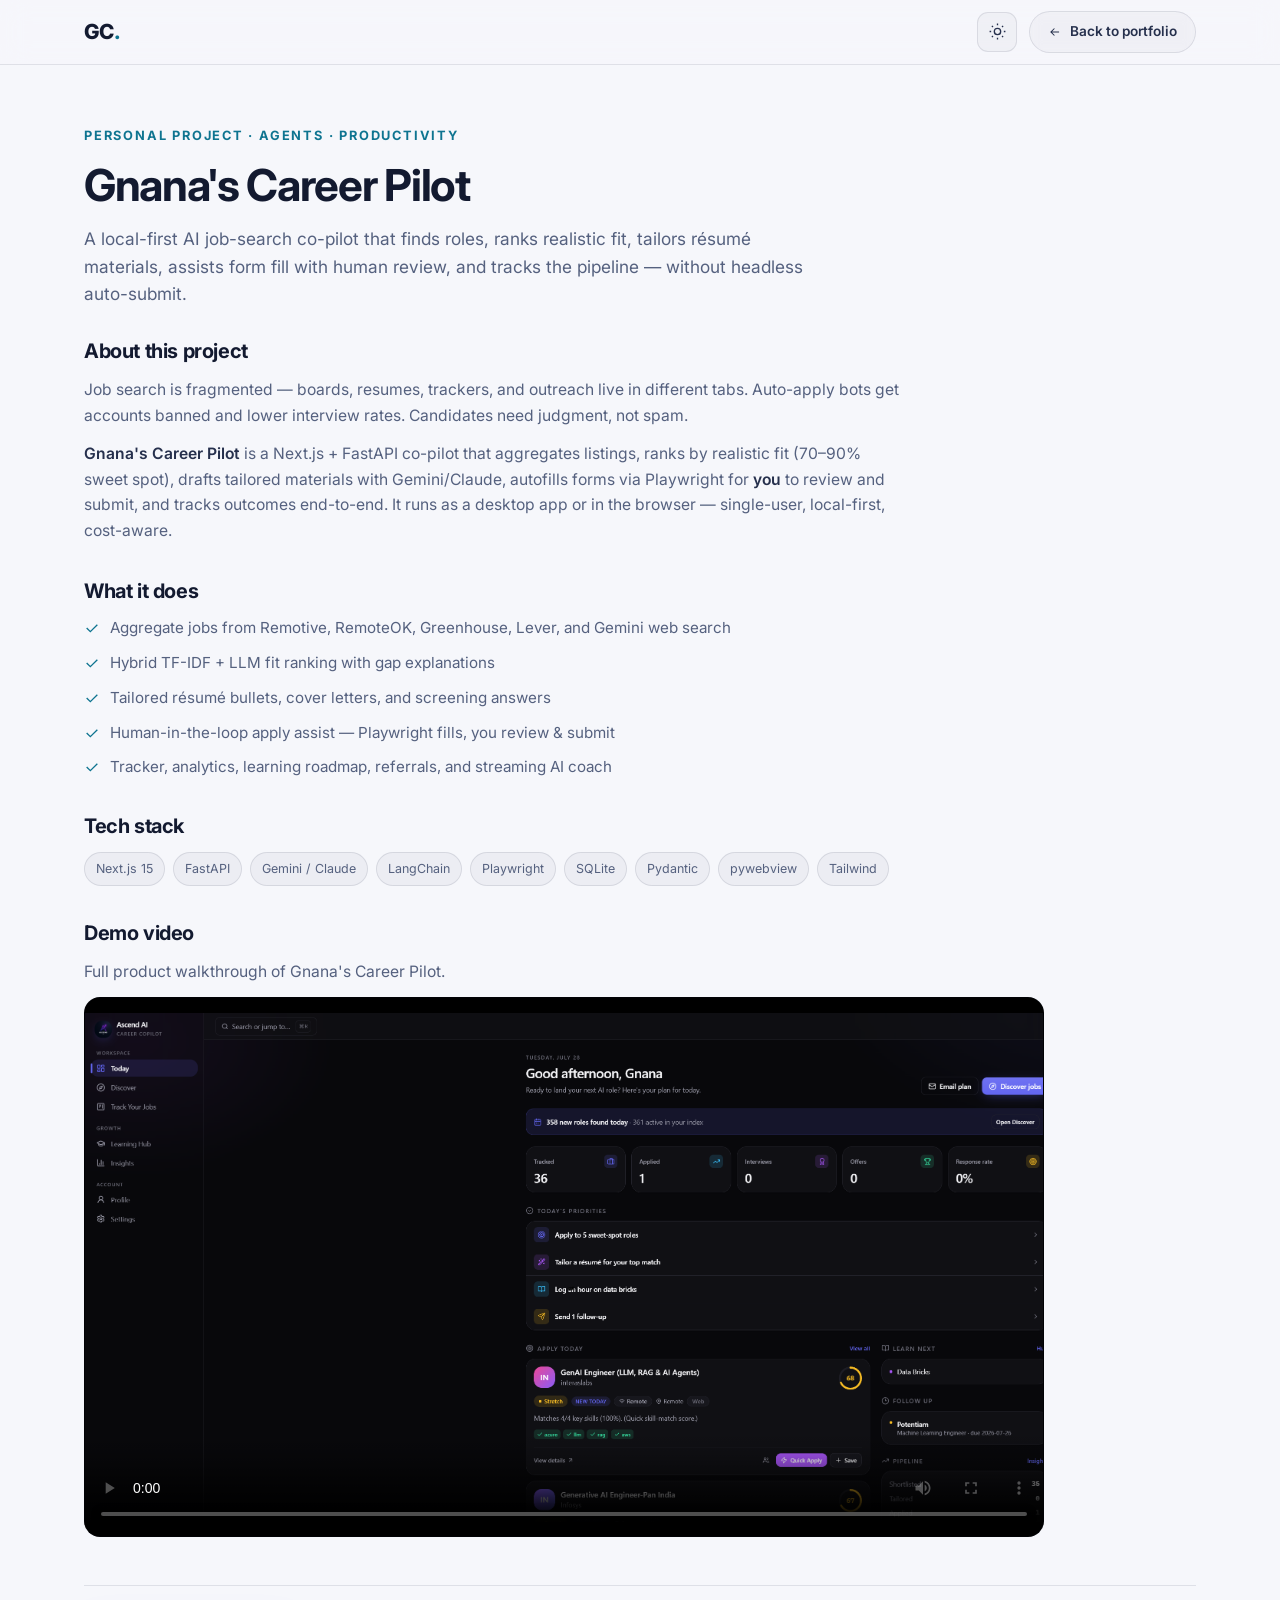
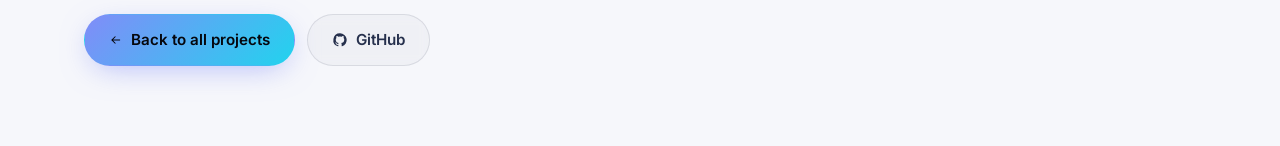
==== projects/career-pilot.html @ 053cad1a "projects added" ====
<!DOCTYPE html>
<html lang="en">
<head>
<meta charset="UTF-8" />
<meta name="viewport" content="width=device-width, initial-scale=1.0" />
<title>Gnana's Career Pilot — Project | Gnana Chaithanya</title>
<meta name="description" content="Gnana's Career Pilot — local-first AI job application assistant with fit ranking, résumé tailoring, and human-in-the-loop apply." />
<meta name="theme-color" content="#05070d" media="(prefers-color-scheme: dark)" />
<meta name="theme-color" content="#f6f7fb" media="(prefers-color-scheme: light)" />
<script>
  (function () {
    try {
      var saved = localStorage.getItem("theme");
      var theme = saved || (window.matchMedia("(prefers-color-scheme: light)").matches ? "light" : "dark");
      document.documentElement.setAttribute("data-theme", theme);
    } catch (e) {
      document.documentElement.setAttribute("data-theme", "dark");
    }
  })();
</script>
<link rel="preconnect" href="https://fonts.googleapis.com">
<link rel="preconnect" href="https://fonts.gstatic.com" crossorigin>
<link href="https://fonts.googleapis.com/css2?family=Inter:wght@400;500;600;700;800&family=JetBrains+Mono:wght@400;500&display=swap" rel="stylesheet">
<link rel="stylesheet" href="../css/style.css?v=9" />
</head>
<body class="project-page">

<svg style="display:none">
  <symbol id="icon-arrow" viewBox="0 0 24 24" fill="none" stroke="currentColor" stroke-width="1.8"><path d="M5 12h14M13 6l6 6-6 6"/></symbol>
  <symbol id="icon-check" viewBox="0 0 24 24" fill="none" stroke="currentColor" stroke-width="2"><path d="m4 12 5.5 5.5L20 7"/></symbol>
  <symbol id="icon-sun" viewBox="0 0 24 24" fill="none" stroke="currentColor" stroke-width="1.7"><circle cx="12" cy="12" r="4"/><path d="M12 2v2M12 20v2M4.9 4.9l1.4 1.4M17.7 17.7l1.4 1.4M2 12h2M20 12h2M4.9 19.1l1.4-1.4M17.7 6.3l1.4-1.4"/></symbol>
  <symbol id="icon-moon" viewBox="0 0 24 24" fill="none" stroke="currentColor" stroke-width="1.7"><path d="M20 14.5A8 8 0 1 1 9.5 4a6.5 6.5 0 0 0 10.5 10.5Z"/></symbol>
  <symbol id="icon-github" viewBox="0 0 24 24" fill="currentColor" stroke="none"><path d="M12 2a10 10 0 0 0-3.16 19.49c.5.09.68-.22.68-.48v-1.7c-2.78.6-3.37-1.34-3.37-1.34-.46-1.15-1.11-1.46-1.11-1.46-.9-.62.07-.6.07-.6 1 .07 1.53 1.03 1.53 1.03.9 1.52 2.34 1.08 2.91.83.09-.65.35-1.08.63-1.33-2.22-.25-4.56-1.11-4.56-4.94 0-1.09.39-1.98 1.03-2.68-.1-.25-.45-1.27.1-2.65 0 0 .84-.27 2.75 1.02a9.6 9.6 0 0 1 5 0c1.91-1.3 2.75-1.02 2.75-1.02.55 1.38.2 2.4.1 2.65.64.7 1.03 1.59 1.03 2.68 0 3.84-2.34 4.68-4.57 4.93.36.31.68.92.68 1.85v2.75c0 .26.18.58.69.48A10 10 0 0 0 12 2Z"/></symbol>
</svg>

<header class="nav is-scrolled" id="nav">
  <div class="container nav__inner">
    <a href="../index.html" class="nav__brand">GC<span>.</span></a>
    <div class="nav__actions">
      <button class="theme-toggle" id="themeToggle" aria-label="Toggle light / dark theme">
        <svg class="icon-sun" width="19" height="19"><use href="#icon-sun"/></svg>
        <svg class="icon-moon" width="18" height="18"><use href="#icon-moon"/></svg>
      </button>
      <a href="../index.html#projects" class="btn btn--sm btn--ghost">
        <svg width="14" height="14" style="transform:rotate(180deg)"><use href="#icon-arrow"/></svg>
        Back to portfolio
      </a>
    </div>
  </div>
</header>

<main class="project-detail">
  <div class="container">
    <p class="section__eyebrow">Personal project · Agents · Productivity</p>
    <h1 class="project-detail__title">Gnana's Career Pilot</h1>
    <p class="project-detail__lede">
      A local-first AI job-search co-pilot that finds roles, ranks realistic fit, tailors résumé materials,
      assists form fill with human review, and tracks the pipeline — without headless auto-submit.
    </p>

    <section class="project-detail__section">
      <h2>About this project</h2>
      <p>
        Job search is fragmented — boards, resumes, trackers, and outreach live in different tabs.
        Auto-apply bots get accounts banned and lower interview rates. Candidates need judgment, not spam.
      </p>
      <p>
        <strong>Gnana's Career Pilot</strong> is a Next.js + FastAPI co-pilot that aggregates listings, ranks by
        realistic fit (70–90% sweet spot), drafts tailored materials with Gemini/Claude, autofills forms via
        Playwright for <strong>you</strong> to review and submit, and tracks outcomes end-to-end. It runs as a
        desktop app or in the browser — single-user, local-first, cost-aware.
      </p>
    </section>

    <section class="project-detail__section">
      <h2>What it does</h2>
      <ul class="project-detail__list">
        <li><svg width="16" height="16"><use href="#icon-check"/></svg> Aggregate jobs from Remotive, RemoteOK, Greenhouse, Lever, and Gemini web search</li>
        <li><svg width="16" height="16"><use href="#icon-check"/></svg> Hybrid TF-IDF + LLM fit ranking with gap explanations</li>
        <li><svg width="16" height="16"><use href="#icon-check"/></svg> Tailored résumé bullets, cover letters, and screening answers</li>
        <li><svg width="16" height="16"><use href="#icon-check"/></svg> Human-in-the-loop apply assist — Playwright fills, you review &amp; submit</li>
        <li><svg width="16" height="16"><use href="#icon-check"/></svg> Tracker, analytics, learning roadmap, referrals, and streaming AI coach</li>
      </ul>
    </section>

    <section class="project-detail__section">
      <h2>Tech stack</h2>
      <div class="tags">
        <span>Next.js 15</span>
        <span>FastAPI</span>
        <span>Gemini / Claude</span>
        <span>LangChain</span>
        <span>Playwright</span>
        <span>SQLite</span>
        <span>Pydantic</span>
        <span>pywebview</span>
        <span>Tailwind</span>
      </div>
    </section>

    <section class="project-detail__section project-detail__video-block">
      <h2>Demo video</h2>
      <p>Full product walkthrough of Gnana's Career Pilot.</p>
      <div class="project-detail__video">
        <video controls playsinline preload="metadata" poster="../assets/projects/career-pilot/01-today-copilot.png">
          <source src="../assets/projects/career-pilot/demo.mp4" type="video/mp4" />
        </video>
      </div>
    </section>

    <div class="project-detail__footer">
      <a href="../index.html#projects" class="btn btn--primary">
        <svg width="14" height="14" style="transform:rotate(180deg)"><use href="#icon-arrow"/></svg>
        Back to all projects
      </a>
      <a href="https://github.com/Chaithanya1335" class="btn btn--ghost" target="_blank" rel="noopener">
        <svg width="16" height="16"><use href="#icon-github"/></svg> GitHub
      </a>
    </div>
  </div>
</main>

<script src="../js/project-page.js?v=1"></script>
</body>
</html>
---- css/style.css ----
/* ===================== Design tokens ===================== */
:root {
  color-scheme: dark;

  /* Brand (shared across themes) */
  --brand-1: #818cf8;
  --brand-2: #22d3ee;
  --brand-3: #f472b6;
  --gradient: linear-gradient(135deg, #818cf8 0%, #22d3ee 100%);
  --ink-on-accent: #05070d;

  /* Surfaces & text (dark = default) */
  --bg: #05070d;
  --bg-alt: #0a0e1a;
  --surface: rgba(255, 255, 255, 0.045);
  --surface-2: rgba(255, 255, 255, 0.02);
  --surface-hover: rgba(255, 255, 255, 0.08);
  --border: rgba(255, 255, 255, 0.09);
  --border-strong: rgba(255, 255, 255, 0.18);
  --heading: #f5f6fa;
  --text: #e8eaf2;
  --text-dim: #97a0b8;
  --text-faint: #626b85;

  --accent: #a5b4fc;
  --accent-2: #22d3ee;
  --accent-3: #f472b6;
  --gradient-text: linear-gradient(135deg, #a5b4fc 0%, #67e8f9 100%);

  /* Effects */
  --dot-color: rgba(255, 255, 255, 0.035);
  --glow-1: #6366f1;
  --glow-2: #06b6d4;
  --glow-opacity-1: 0.35;
  --glow-opacity-2: 0.25;
  --grid-line: rgba(255, 255, 255, 0.028);
  --nav-bg: rgba(5, 7, 13, 0.72);
  --card-hover-bg: rgba(255, 255, 255, 0.06);
  --chip-bg: rgba(255, 255, 255, 0.05);
  --shadow-glow: 0 0 60px rgba(129, 140, 248, 0.15);
  --shadow-card: 0 22px 50px -30px rgba(0, 0, 0, 0.8);

  /* Scale */
  --radius-sm: 10px;
  --radius-md: 16px;
  --radius-lg: 24px;
  --maxw: 1160px;
  --nav-h: 74px;
  --section-pad: 110px;
  --focus-ring: 0 0 0 3px rgba(129, 140, 248, 0.55);
}

:root[data-theme="light"] {
  color-scheme: light;

  --bg: #f6f7fb;
  --bg-alt: #eef1f8;
  --surface: rgba(15, 23, 55, 0.028);
  --surface-2: rgba(15, 23, 55, 0.015);
  --surface-hover: rgba(15, 23, 55, 0.055);
  --border: rgba(15, 23, 55, 0.10);
  --border-strong: rgba(15, 23, 55, 0.22);
  --heading: #131a30;
  --text: #26304d;
  --text-dim: #55617f;
  --text-faint: #8891a8;

  --accent: #4f46e5;
  --accent-2: #0e7490;
  --accent-3: #db2777;
  --gradient-text: linear-gradient(135deg, #4f46e5 0%, #0891b2 100%);

  --dot-color: rgba(15, 23, 55, 0.05);
  --glow-1: #a5b4fc;
  --glow-2: #67e8f9;
  --glow-opacity-1: 0.4;
  --glow-opacity-2: 0.32;
  --grid-line: rgba(15, 23, 55, 0.04);
  --nav-bg: rgba(246, 247, 251, 0.78);
  --card-hover-bg: #ffffff;
  --chip-bg: rgba(15, 23, 55, 0.04);
  --shadow-glow: 0 20px 60px -30px rgba(79, 70, 229, 0.35);
  --shadow-card: 0 20px 45px -28px rgba(31, 41, 84, 0.28);
  --focus-ring: 0 0 0 3px rgba(79, 70, 229, 0.4);
}

* { box-sizing: border-box; }
html { scroll-behavior: smooth; }

body {
  margin: 0;
  background: var(--bg);
  color: var(--text);
  font-family: "Inter", -apple-system, BlinkMacSystemFont, "Segoe UI", sans-serif;
  line-height: 1.6;
  -webkit-font-smoothing: antialiased;
  overflow-x: hidden;
  transition: background 0.35s ease, color 0.35s ease;
}

h1, h2, h3, h4 { font-weight: 700; line-height: 1.15; margin: 0 0 0.5em; letter-spacing: -0.02em; color: var(--heading); }
p { margin: 0 0 1em; color: var(--text-dim); }
a { color: inherit; text-decoration: none; }
img { max-width: 100%; display: block; }
ul { list-style: none; margin: 0; padding: 0; }
button { font-family: inherit; cursor: pointer; }
strong { color: var(--text); font-weight: 600; }

:focus-visible {
  outline: none;
  box-shadow: var(--focus-ring);
  border-radius: 6px;
}

.container { max-width: var(--maxw); margin: 0 auto; padding: 0 24px; }

/* Skip link */
.skip-link {
  position: absolute; left: 16px; top: -60px; z-index: 200;
  background: var(--gradient); color: var(--ink-on-accent);
  padding: 10px 18px; border-radius: 999px; font-weight: 700; font-size: 0.85rem;
  transition: top 0.2s ease;
}
.skip-link:focus { top: 14px; }

.noise-overlay {
  position: fixed; inset: 0; pointer-events: none; z-index: 1;
  background-image: radial-gradient(circle at 1px 1px, var(--dot-color) 1px, transparent 0);
  background-size: 26px 26px;
  mask-image: radial-gradient(ellipse 80% 60% at 50% 0%, black 40%, transparent 90%);
}

.text-gradient {
  background: var(--gradient-text);
  -webkit-background-clip: text;
  background-clip: text;
  color: transparent;
}

/* ===================== Scroll progress ===================== */
.scroll-progress {
  position: fixed; top: 0; left: 0; right: 0; z-index: 120;
  height: 3px; transform-origin: 0 50%; transform: scaleX(0);
  background: var(--gradient);
  will-change: transform;
}

/* ===================== Buttons ===================== */
.btn {
  display: inline-flex; align-items: center; gap: 8px;
  padding: 13px 24px;
  border-radius: 999px;
  font-weight: 600;
  font-size: 0.95rem;
  border: 1px solid transparent;
  transition: transform 0.2s ease, box-shadow 0.2s ease, background 0.2s ease, border-color 0.2s ease;
  white-space: nowrap;
}
.btn--primary {
  background: var(--gradient);
  color: var(--ink-on-accent);
  box-shadow: 0 8px 30px -8px rgba(129, 140, 248, 0.6);
}
.btn--primary:hover { transform: translateY(-2px); box-shadow: 0 12px 34px -6px rgba(129, 140, 248, 0.75); }
.btn--ghost {
  background: var(--surface);
  border-color: var(--border);
  color: var(--text);
  backdrop-filter: blur(6px);
}
.btn--ghost:hover { background: var(--surface-hover); border-color: var(--border-strong); transform: translateY(-2px); }
.btn--sm { padding: 9px 18px; font-size: 0.85rem; }
.btn--lg { padding: 16px 30px; font-size: 1rem; }

/* ===================== Nav ===================== */
.nav {
  position: fixed; top: 0; left: 0; right: 0; z-index: 100;
  padding: 18px 0;
  transition: background 0.3s ease, border-color 0.3s ease, padding 0.3s ease;
  border-bottom: 1px solid transparent;
}
.nav.is-scrolled {
  background: var(--nav-bg);
  backdrop-filter: blur(14px);
  border-bottom-color: var(--border);
  padding: 11px 0;
}
.nav__inner { display: flex; align-items: center; justify-content: space-between; gap: 18px; }
.nav__brand { font-weight: 800; font-size: 1.3rem; letter-spacing: -0.03em; color: var(--heading); }
.nav__brand span { color: var(--accent-2); }
.nav__links { display: flex; gap: 30px; }
.nav__links a {
  font-size: 0.92rem; font-weight: 500; color: var(--text-dim);
  transition: color 0.2s; position: relative; padding: 4px 0;
}
.nav__links a::after {
  content: ""; position: absolute; left: 0; right: 0; bottom: -3px; height: 2px;
  background: var(--gradient); border-radius: 2px;
  transform: scaleX(0); transform-origin: 0 50%; transition: transform 0.25s ease;
}
.nav__links a:hover { color: var(--text); }
.nav__links a.is-active { color: var(--heading); }
.nav__links a.is-active::after { transform: scaleX(1); }
.nav__actions { display: flex; align-items: center; gap: 12px; }
.theme-toggle {
  width: 40px; height: 40px; border-radius: 11px; flex-shrink: 0;
  display: inline-flex; align-items: center; justify-content: center;
  background: var(--surface); border: 1px solid var(--border); color: var(--text);
  transition: color 0.2s, border-color 0.2s, background 0.2s, transform 0.2s;
}
.theme-toggle:hover { color: var(--accent-2); border-color: var(--border-strong); transform: translateY(-1px); }
.theme-toggle .icon-sun { display: none; }
.theme-toggle .icon-moon { display: block; }
:root[data-theme="light"] .theme-toggle .icon-sun { display: block; }
:root[data-theme="light"] .theme-toggle .icon-moon { display: none; }
.nav__toggle {
  display: none; background: var(--surface); border: 1px solid var(--border);
  color: var(--text); width: 40px; height: 40px; border-radius: 11px;
  align-items: center; justify-content: center;
}

/* ===================== Hero ===================== */
.hero {
  position: relative;
  padding: calc(var(--nav-h) + 94px) 0 96px;
  overflow: hidden;
}
.hero__bg-grid {
  position: absolute; inset: 0; z-index: 0; pointer-events: none;
  background-image:
    linear-gradient(var(--grid-line) 1px, transparent 1px),
    linear-gradient(90deg, var(--grid-line) 1px, transparent 1px);
  background-size: 54px 54px;
  mask-image: radial-gradient(ellipse 75% 65% at 50% 30%, black 0%, transparent 78%);
  -webkit-mask-image: radial-gradient(ellipse 75% 65% at 50% 30%, black 0%, transparent 78%);
}
.hero__glow {
  position: absolute; border-radius: 50%; filter: blur(90px); z-index: 0;
}
.hero__glow--1 { width: 480px; height: 480px; background: var(--glow-1); opacity: var(--glow-opacity-1); top: -180px; left: -140px; }
.hero__glow--2 { width: 420px; height: 420px; background: var(--glow-2); opacity: var(--glow-opacity-2); bottom: -160px; right: -120px; }
.hero__inner {
  position: relative; z-index: 2;
  display: grid; grid-template-columns: 1.15fr 0.85fr; gap: 56px; align-items: center;
}
.eyebrow {
  display: inline-flex; align-items: center; gap: 8px;
  font-size: 0.82rem; font-weight: 600; color: var(--accent-2);
  background: color-mix(in srgb, var(--accent-2) 10%, transparent);
  border: 1px solid color-mix(in srgb, var(--accent-2) 30%, transparent);
  padding: 7px 14px; border-radius: 999px; margin-bottom: 22px;
}
.dot-live { width: 7px; height: 7px; border-radius: 50%; background: #34d399; box-shadow: 0 0 0 0 rgba(52,211,153,.6); animation: pulse 2s infinite; }
@keyframes pulse {
  0% { box-shadow: 0 0 0 0 rgba(52,211,153,.55); }
  70% { box-shadow: 0 0 0 8px rgba(52,211,153,0); }
  100% { box-shadow: 0 0 0 0 rgba(52,211,153,0); }
}
.hero h1 { font-size: clamp(2.1rem, 4vw, 3.35rem); margin-bottom: 22px; }
.hero__lede { font-size: 1.08rem; max-width: 560px; margin-bottom: 34px; }
.hero__cta { display: flex; gap: 14px; flex-wrap: wrap; margin-bottom: 46px; }
.hero__stats { display: flex; gap: 34px; flex-wrap: wrap; }
.hero__stats div { display: flex; flex-direction: column; }
.hero__stats strong { font-size: 1.6rem; color: var(--heading); letter-spacing: -0.02em; }
.hero__stats span { font-size: 0.82rem; color: var(--text-faint); max-width: 130px; }

/* Count-up figures: tabular numerals keep width stable while animating */
.hero__stats strong[data-count],
.case-card__stats strong[data-count],
.featured__stats strong[data-count] { font-variant-numeric: tabular-nums; font-feature-settings: "tnum"; }

.hero__media { display: flex; justify-content: center; }
.hero__photo-wrap {
  position: relative;
  width: min(360px, 80vw);
  padding: 6px;
  border-radius: 50%;
  background: linear-gradient(145deg, rgba(129,140,248,0.55), rgba(34,211,238,0.35), rgba(244,114,182,0.25));
  box-shadow: var(--shadow-glow), 0 36px 70px -24px rgba(0,0,0,0.55);
}
.hero__photo-wrap::before {
  content: "";
  position: absolute; inset: 6px; border-radius: 50%;
  background: var(--bg);
  z-index: 0;
}
.hero__photo {
  position: relative; z-index: 1;
  width: 100%; aspect-ratio: 1/1; object-fit: cover; object-position: center 18%;
  border-radius: 50%;
  border: 3px solid var(--bg);
  display: block;
  filter: saturate(0.98) contrast(1.02);
}
.badge-float {
  position: absolute; z-index: 2; font-size: 0.78rem; font-weight: 600; color: var(--text);
  background: var(--bg-alt); border: 1px solid var(--border);
  padding: 8px 13px; border-radius: 999px; backdrop-filter: blur(8px);
  animation: float 5s ease-in-out infinite;
  box-shadow: 0 12px 26px -12px rgba(15, 23, 55, 0.4);
}
.badge-float--1 { top: 2%; left: -12%; animation-delay: 0s; }
.badge-float--2 { top: 34%; right: -18%; animation-delay: 0.9s; }
.badge-float--3 { bottom: 14%; right: -10%; animation-delay: 1.8s; }
.badge-float--4 { bottom: -4%; left: 2%; animation-delay: 2.7s; }
@keyframes float { 0%,100% { transform: translateY(0); } 50% { transform: translateY(-10px); } }

/* ===================== Stack strip ===================== */
.strip { padding: 30px 0; border-top: 1px solid var(--border); border-bottom: 1px solid var(--border); }
.strip__label { text-align: center; font-size: 0.78rem; text-transform: uppercase; letter-spacing: 0.1em; color: var(--text-faint); margin-bottom: 18px; }
.strip__row { display: flex; flex-wrap: wrap; justify-content: center; gap: 12px 28px; }
.strip__row span { font-size: 0.88rem; color: var(--text-dim); font-family: "JetBrains Mono", monospace; }

/* ===================== Sections ===================== */
.section { padding: var(--section-pad) 0; position: relative; scroll-margin-top: var(--nav-h); }
.section--alt { background: linear-gradient(180deg, transparent, color-mix(in srgb, var(--brand-1) 5%, transparent), transparent); }
.section__eyebrow {
  display: inline-flex; align-items: center; gap: 10px;
  font-size: 0.8rem; font-weight: 700; text-transform: uppercase; letter-spacing: 0.14em;
  color: var(--accent-2); margin-bottom: 14px;
}
.section__eyebrow[data-num]::before {
  content: attr(data-num);
  font-family: "JetBrains Mono", monospace; font-weight: 500; letter-spacing: 0;
  color: var(--accent); padding-right: 10px; border-right: 1px solid var(--border-strong);
}
.section__title { font-size: clamp(1.7rem, 3vw, 2.3rem); color: var(--heading); max-width: 720px; }
.section__subtitle { max-width: 620px; font-size: 1.02rem; margin-top: 10px; }

/* ===================== About ===================== */
.about__grid { display: grid; grid-template-columns: 0.9fr 1.4fr; gap: 60px; }
.about__points { display: flex; flex-direction: column; gap: 14px; margin-top: 22px; }
.about__points li { display: flex; align-items: flex-start; gap: 10px; color: var(--text); font-size: 0.96rem; }
.about__points svg { flex-shrink: 0; margin-top: 2px; color: var(--accent-2); }

/* ===================== Skills ===================== */
.skills__grid { display: grid; grid-template-columns: repeat(3, 1fr); gap: 20px; margin-top: 48px; }
.skill-card {
  background: var(--surface); border: 1px solid var(--border); border-radius: var(--radius-md);
  padding: 26px; transition: transform 0.25s ease, border-color 0.25s ease, background 0.25s ease, box-shadow 0.25s ease;
}
.skill-card:hover { transform: translateY(-4px); border-color: color-mix(in srgb, var(--brand-1) 45%, transparent); background: var(--card-hover-bg); box-shadow: var(--shadow-card); }
.skill-card__icon {
  width: 44px; height: 44px; border-radius: 12px; display: flex; align-items: center; justify-content: center;
  background: var(--gradient); color: var(--ink-on-accent); margin-bottom: 16px;
}
.skill-card h3 { font-size: 1.05rem; margin-bottom: 14px; }
.tags { display: flex; flex-wrap: wrap; gap: 8px; }
.tags span {
  font-size: 0.78rem; padding: 6px 11px; border-radius: 999px;
  background: var(--chip-bg); border: 1px solid var(--border); color: var(--text-dim);
}
.skills__extra {
  display: grid; grid-template-columns: 1fr 1fr; gap: 24px; margin-top: 34px;
  padding-top: 34px; border-top: 1px solid var(--border);
}
.skills__extra h4 { color: var(--heading); font-size: 0.95rem; margin-bottom: 8px; }
.skills__extra p { font-size: 0.9rem; margin: 0; }

/* ===================== Services ===================== */
.services__grid { display: grid; grid-template-columns: repeat(3, 1fr); gap: 20px; margin-top: 48px; }
.service-card {
  background: linear-gradient(160deg, var(--surface), var(--surface-2));
  border: 1px solid var(--border); border-radius: var(--radius-md); padding: 28px;
  transition: transform 0.25s ease, border-color 0.25s, box-shadow 0.25s ease;
}
.service-card:hover { transform: translateY(-4px); border-color: color-mix(in srgb, var(--accent-2) 45%, transparent); box-shadow: var(--shadow-card); }
.service-card__icon {
  width: 46px; height: 46px; border-radius: 12px; display: flex; align-items: center; justify-content: center;
  background: color-mix(in srgb, var(--brand-1) 14%, transparent); color: var(--accent-2); margin-bottom: 18px;
  border: 1px solid color-mix(in srgb, var(--brand-1) 28%, transparent);
}
.service-card h3 { font-size: 1.08rem; margin-bottom: 10px; }
.service-card p { font-size: 0.92rem; margin: 0; }

/* ===================== Case studies ===================== */
.case-grid { display: grid; grid-template-columns: repeat(3, 1fr); gap: 20px; margin-top: 44px; }
.case-card {
  background: var(--surface); border: 1px solid var(--border); border-radius: var(--radius-md);
  padding: 28px; display: flex; flex-direction: column;
  transition: transform 0.25s ease, border-color 0.25s, box-shadow 0.25s ease;
}
.case-card:hover { transform: translateY(-4px); border-color: var(--border-strong); box-shadow: var(--shadow-card); }
.case-card__tag {
  font-size: 0.72rem; font-weight: 700; text-transform: uppercase; letter-spacing: 0.06em;
  color: var(--accent); margin-bottom: 14px;
}
.case-card h3 { font-size: 1.12rem; margin-bottom: 10px; }
.case-card p { font-size: 0.9rem; flex-grow: 1; }
.case-card__stats { display: flex; gap: 16px; padding-top: 18px; margin-top: 12px; border-top: 1px solid var(--border); }
.case-card__stats div { display: flex; flex-direction: column; }
.case-card__stats strong { color: var(--heading); font-size: 1.05rem; }
.case-card__stats span { font-size: 0.7rem; color: var(--text-faint); }

/* ===================== Featured project (Pathora) ===================== */
.featured {
  margin-top: 64px;
  padding: 36px;
  border-radius: var(--radius-lg);
  border: 1px solid color-mix(in srgb, var(--brand-1) 22%, transparent);
  background:
    radial-gradient(ellipse 80% 50% at 10% 0%, color-mix(in srgb, var(--brand-1) 12%, transparent), transparent 55%),
    radial-gradient(ellipse 60% 40% at 100% 100%, color-mix(in srgb, var(--accent-2) 9%, transparent), transparent 50%),
    var(--surface);
  box-shadow: var(--shadow-glow);
  scroll-margin-top: var(--nav-h);
}
.featured__header {
  display: flex; align-items: flex-start; justify-content: space-between; gap: 24px;
  margin-bottom: 28px; flex-wrap: wrap;
}
.featured__lede { max-width: 640px; margin-bottom: 0; }
.featured__links { display: flex; gap: 10px; flex-wrap: wrap; flex-shrink: 0; }

.featured__about {
  display: grid; grid-template-columns: 1fr 1.15fr; gap: 18px;
  margin-bottom: 28px;
}
.featured__about-card {
  background: var(--surface-2);
  border: 1px solid var(--border);
  border-radius: var(--radius-md);
  padding: 22px 24px;
}
.featured__about-card h3 {
  font-size: 0.78rem; text-transform: uppercase; letter-spacing: 0.08em;
  color: var(--accent-2); margin-bottom: 12px;
}
.featured__about-card p {
  font-size: 0.92rem; margin: 0 0 12px; color: var(--text-dim); line-height: 1.55;
}
.featured__about-card p:last-child { margin-bottom: 0; }
.featured__about-intro { margin-bottom: 14px !important; }
.featured__output-list {
  display: flex; flex-direction: column; gap: 12px;
}
.featured__output-list li {
  display: grid; grid-template-columns: 1fr; gap: 2px;
  padding-left: 14px; position: relative;
  font-size: 0.88rem; line-height: 1.4;
}
.featured__output-list li::before {
  content: ""; position: absolute; left: 0; top: 0.45em;
  width: 6px; height: 6px; border-radius: 50%;
  background: var(--gradient);
}
.featured__output-list strong {
  color: var(--heading); font-size: 0.9rem; font-weight: 600;
}
.featured__output-list span {
  color: var(--text-dim); font-size: 0.84rem;
}

.featured__media { margin-bottom: 28px; }
.featured__hero {
  position: relative;
  border-radius: var(--radius-md);
  overflow: hidden;
  border: 1px solid var(--border);
  background: var(--bg-alt);
  aspect-ratio: 16 / 9;
}
.featured__hero img,
.featured__video {
  width: 100%; height: 100%; object-fit: cover; object-position: top center;
  transition: opacity 0.25s ease;
}
.featured__video {
  position: absolute; inset: 0;
  display: block; background: #000; object-fit: contain;
}
.featured__hero img[data-main-img] {
  position: relative; z-index: 1;
}
.featured__hero[data-showing="video"] img[data-main-img] { display: none; }
.featured__hero[data-showing="video"] .featured__video { display: block !important; z-index: 2; }
.featured__hero[data-showing="image"] .featured__video,
.featured__video[hidden] { display: none !important; }
.featured__stage { position: absolute; inset: 0; }
.featured__stage[hidden] { display: none !important; }
.featured__stage.is-active { display: block; }
.featured__thumb-play {
  position: absolute; inset: 0; margin: auto;
  width: 28px; height: 28px; border-radius: 50%;
  display: flex; align-items: center; justify-content: center;
  background: rgba(5,7,13,0.72); color: #fff;
  border: 1px solid rgba(255,255,255,0.35);
  pointer-events: none;
}
.featured__thumb { position: relative; }
/* Diagrams / wide figures: show the whole thing on a clean matte instead of cropping */
.featured__hero--contain { background: #ffffff; }
.featured__hero--contain img { object-fit: contain; object-position: center; }
.featured__caption {
  position: absolute; left: 14px; bottom: 14px; z-index: 3;
  font-size: 0.75rem; font-weight: 600; letter-spacing: 0.02em;
  padding: 7px 12px; border-radius: 999px;
  background: var(--nav-bg); border: 1px solid var(--border);
  color: var(--text-dim); backdrop-filter: blur(8px); max-width: calc(100% - 28px);
}
.featured__thumbs {
  display: grid; grid-template-columns: repeat(8, 1fr); gap: 10px; margin-top: 12px;
}
.featured__thumb {
  padding: 0; border: 2px solid transparent; border-radius: 10px; overflow: hidden;
  background: var(--bg-alt); cursor: pointer; opacity: 0.65;
  transition: opacity 0.2s ease, border-color 0.2s ease, transform 0.2s ease;
  aspect-ratio: 16 / 10;
}
.featured__thumb img { width: 100%; height: 100%; object-fit: cover; object-position: top center; }
.featured__thumb:hover { opacity: 1; transform: translateY(-2px); }
.featured__thumb.is-active {
  opacity: 1; border-color: var(--accent-2);
  box-shadow: 0 0 0 1px color-mix(in srgb, var(--accent-2) 35%, transparent);
}

.featured__body {
  display: grid; grid-template-columns: 1fr 1fr; gap: 24px; margin-bottom: 24px;
}
.featured__body h3 {
  font-size: 0.78rem; text-transform: uppercase; letter-spacing: 0.08em;
  color: var(--accent-2); margin-bottom: 10px;
}
.featured__body p { font-size: 0.92rem; margin: 0; color: var(--text-dim); }

.featured__stats {
  display: grid; grid-template-columns: repeat(4, 1fr); gap: 14px;
  padding: 18px 0; margin-bottom: 18px;
  border-top: 1px solid var(--border); border-bottom: 1px solid var(--border);
}
.featured__stats div { display: flex; flex-direction: column; gap: 4px; }
.featured__stats strong {
  font-size: 1.05rem;
  background: var(--gradient-text); -webkit-background-clip: text; background-clip: text; color: transparent;
}
.featured__stats span { font-size: 0.75rem; color: var(--text-faint); }

.featured__highlights {
  display: grid; grid-template-columns: 1fr 1fr; gap: 10px 20px; margin-bottom: 22px;
}
.featured__highlights li {
  display: flex; align-items: flex-start; gap: 10px;
  font-size: 0.88rem; color: var(--text-dim); line-height: 1.45;
}
.featured__highlights svg { flex-shrink: 0; margin-top: 2px; color: var(--accent-2); }
.featured__highlights code {
  font-family: "JetBrains Mono", monospace; font-size: 0.8em;
  color: var(--accent); background: color-mix(in srgb, var(--brand-1) 12%, transparent);
  padding: 1px 6px; border-radius: 4px;
}
.featured__stack { margin-top: 4px; }

/* ===================== Projects organisation ===================== */
.projects-block { margin-top: 48px; }
.projects-block .case-grid { margin-top: 8px; }
.projects-block__head { margin-bottom: 22px; max-width: 720px; }
.projects-block__title {
  font-size: 1.05rem; margin: 0 0 8px;
  letter-spacing: -0.01em;
}
.projects-block__lede {
  margin: 0; font-size: 0.95rem; color: var(--text-dim);
}
.personal-nav {
  display: grid; grid-template-columns: repeat(3, 1fr); gap: 14px;
  margin: 8px 0 36px;
}
.personal-nav__link {
  display: flex; align-items: center; gap: 14px;
  padding: 16px 18px;
  border-radius: var(--radius-md);
  border: 1px solid var(--border);
  background: var(--surface);
  transition: transform 0.2s ease, border-color 0.2s ease, background 0.2s ease, box-shadow 0.2s ease;
}
.personal-nav__link:hover {
  transform: translateY(-3px);
  border-color: color-mix(in srgb, var(--accent-2) 45%, transparent);
  background: var(--card-hover-bg);
  box-shadow: var(--shadow-card);
}
.personal-nav__idx {
  font-family: "JetBrains Mono", monospace;
  font-size: 0.78rem; font-weight: 600;
  color: var(--accent-2);
  min-width: 1.6rem;
}
.personal-nav__link strong {
  display: block; font-size: 0.98rem; color: var(--heading); margin-bottom: 2px;
}
.personal-nav__link em {
  font-style: normal; font-size: 0.8rem; color: var(--text-faint);
}
.projects-more { margin-top: 4.5rem; }
.more-projects-head { margin-top: 4rem; }

/* Spotlight cards → open project pages */
.spotlight-grid {
  display: grid; grid-template-columns: repeat(3, 1fr); gap: 20px;
  margin: 8px 0 12px;
}
.spotlight-card {
  display: flex; flex-direction: column;
  border-radius: var(--radius-md);
  border: 1px solid var(--border);
  background: var(--surface);
  overflow: hidden;
  transition: transform 0.25s ease, border-color 0.25s ease, box-shadow 0.25s ease;
}
.spotlight-card:hover {
  transform: translateY(-4px);
  border-color: color-mix(in srgb, var(--accent-2) 40%, transparent);
  box-shadow: var(--shadow-card);
}
.spotlight-card__media {
  position: relative; aspect-ratio: 16 / 10; background: var(--bg-alt); overflow: hidden;
}
.spotlight-card__media img {
  width: 100%; height: 100%; object-fit: cover; object-position: top center;
  transition: transform 0.35s ease;
}
.spotlight-card:hover .spotlight-card__media img { transform: scale(1.03); }
.spotlight-card__play {
  position: absolute; right: 12px; bottom: 12px;
  width: 36px; height: 36px; border-radius: 50%;
  display: flex; align-items: center; justify-content: center;
  background: var(--gradient); color: var(--ink-on-accent);
  box-shadow: 0 8px 20px -8px rgba(129, 140, 248, 0.7);
}
.spotlight-card__body { padding: 20px 22px 22px; display: flex; flex-direction: column; flex-grow: 1; }
.spotlight-card__tag {
  font-size: 0.72rem; font-weight: 700; letter-spacing: 0.06em; text-transform: uppercase;
  color: var(--accent-2); margin-bottom: 8px;
}
.spotlight-card h3 { font-size: 1.15rem; margin: 0 0 8px; color: var(--heading); }
.spotlight-card p { font-size: 0.9rem; color: var(--text-dim); margin: 0 0 16px; flex-grow: 1; }
.spotlight-card__cta {
  display: inline-flex; align-items: center; gap: 6px;
  font-size: 0.88rem; font-weight: 600; color: var(--accent-2);
}

/* Project detail pages */
.project-page .nav__links { display: none; }
.project-detail {
  padding: calc(var(--nav-h) + 48px) 0 80px;
}
.project-detail__title {
  font-size: clamp(2rem, 4vw, 2.75rem);
  margin: 0 0 14px;
  letter-spacing: -0.03em;
}
.project-detail__lede {
  font-size: 1.08rem; color: var(--text-dim); max-width: 720px;
  margin: 0 0 32px; line-height: 1.6;
}
.project-detail__cover {
  border-radius: var(--radius-md); overflow: hidden;
  border: 1px solid var(--border); margin-bottom: 40px;
  aspect-ratio: 16 / 9; background: var(--bg-alt);
}
.project-detail__cover img {
  width: 100%; height: 100%; object-fit: cover; object-position: top center;
}
.project-detail__section { margin-bottom: 36px; max-width: 820px; }
.project-detail__section h2 {
  font-size: 1.25rem; margin: 0 0 14px;
}
.project-detail__section p {
  font-size: 0.98rem; color: var(--text-dim); line-height: 1.65; margin: 0 0 12px;
}
.project-detail__list {
  display: flex; flex-direction: column; gap: 12px; margin: 0; padding: 0;
}
.project-detail__list li {
  display: flex; align-items: flex-start; gap: 10px;
  font-size: 0.95rem; color: var(--text-dim); line-height: 1.5;
}
.project-detail__list svg { flex-shrink: 0; margin-top: 3px; color: var(--accent-2); }
.project-detail__shots {
  display: grid; grid-template-columns: repeat(2, 1fr); gap: 16px;
  max-width: 900px;
}
.project-detail__shots figure {
  margin: 0; border-radius: var(--radius-md); overflow: hidden;
  border: 1px solid var(--border); background: var(--surface);
}
.project-detail__shots img {
  width: 100%; aspect-ratio: 16 / 10; object-fit: cover; object-position: top center;
}
.project-detail__shots figcaption {
  padding: 10px 14px; font-size: 0.8rem; color: var(--text-faint);
}
.project-detail__video-block { max-width: 960px; }
.project-detail__video {
  border-radius: var(--radius-md); overflow: hidden;
  border: 1px solid var(--border); background: #000;
  aspect-ratio: 16 / 9;
}
.project-detail__video video,
.project-detail__video--image img {
  width: 100%; height: 100%; display: block; object-fit: contain;
}
.project-detail__video--image { background: var(--bg-alt); }
.project-detail__video--image img { object-fit: cover; object-position: top center; }
.project-detail__footer {
  display: flex; flex-wrap: wrap; gap: 12px;
  margin-top: 48px; padding-top: 28px; border-top: 1px solid var(--border);
}

/* Multi-showcase leftovers kept for compatibility */
.featured--personal { margin-top: 28px; }
.filters { display: flex; flex-wrap: wrap; gap: 10px; margin: 30px 0 36px; }
.filter-btn {
  background: var(--surface); border: 1px solid var(--border); color: var(--text-dim);
  padding: 9px 18px; border-radius: 999px; font-size: 0.85rem; font-weight: 500; transition: all 0.2s ease;
}
.filter-btn:hover { color: var(--text); border-color: var(--border-strong); }
.filter-btn.is-active { background: var(--gradient); color: var(--ink-on-accent); border-color: transparent; font-weight: 700; }

.project-grid { display: grid; grid-template-columns: repeat(3, 1fr); gap: 20px; }
.project-card {
  background: var(--surface); border: 1px solid var(--border); border-radius: var(--radius-md);
  padding: 0; overflow: hidden; display: flex; flex-direction: column; transition: transform 0.25s ease, border-color 0.25s, box-shadow 0.25s ease;
}
.project-card:hover { transform: translateY(-4px); border-color: color-mix(in srgb, var(--brand-3) 40%, transparent); box-shadow: var(--shadow-card); }

/* Project cover thumbnail (generated cover, or real image if provided) */
.project-card__cover {
  position: relative; height: 132px; overflow: hidden;
  display: flex; align-items: flex-end; padding: 12px;
  background-size: cover; background-position: center;
}
.project-card__cover::after {
  content: ""; position: absolute; inset: 0; pointer-events: none;
  background-image: radial-gradient(circle at 1px 1px, rgba(255,255,255,0.22) 1px, transparent 0);
  background-size: 15px 15px; opacity: 0.55; mix-blend-mode: soft-light;
}
.project-card__cover--img::before {
  content: ""; position: absolute; inset: 0;
  background: linear-gradient(to top, rgba(3,5,12,0.7), transparent 60%);
}
.project-card__cover-img { position: absolute; inset: 0; width: 100%; height: 100%; object-fit: cover; }
.project-card__cover-icon {
  position: absolute; top: 12px; right: 14px; color: #fff;
  transform: translateY(0); transition: transform 0.3s ease;
  filter: drop-shadow(0 6px 14px rgba(0,0,0,0.28));
}
.project-card__cover-icon svg { width: 58px; height: 58px; opacity: 0.9; }
.project-card:hover .project-card__cover-icon { transform: translateY(-3px) scale(1.07); }
.project-card__cover-label {
  position: relative; z-index: 1;
  font-size: 0.7rem; font-weight: 700; letter-spacing: 0.05em; text-transform: uppercase;
  color: #fff; background: rgba(5,7,13,0.42); border: 1px solid rgba(255,255,255,0.28);
  padding: 5px 11px; border-radius: 999px; backdrop-filter: blur(6px);
}
.project-card__body { padding: 24px; display: flex; flex-direction: column; flex-grow: 1; }
.project-card__head { display: flex; align-items: center; justify-content: space-between; margin-bottom: 12px; gap: 10px; }
.project-card h3 { font-size: 1.05rem; margin: 0; }
.project-card__actions { display: flex; gap: 8px; flex-shrink: 0; }
.project-card__link {
  width: 32px; height: 32px; border-radius: 8px; background: var(--chip-bg);
  display: flex; align-items: center; justify-content: center; color: var(--text-dim);
  border: 1px solid var(--border); transition: all 0.2s;
}
.project-card__link:hover { color: #fff; background: var(--accent); border-color: transparent; }
.project-card__link--live:hover { background: var(--accent-2); color: var(--ink-on-accent); }
.project-card p { font-size: 0.88rem; flex-grow: 1; }
.project-card .tags { margin-top: 14px; }
.project-card.is-hidden { display: none; }
.project-card__badge {
  display: inline-block; font-size: 0.68rem; font-weight: 700; text-transform: uppercase;
  letter-spacing: 0.06em; color: var(--accent-2); margin-bottom: 8px;
}

/* ===================== Timeline ===================== */
.timeline { position: relative; margin-top: 48px; padding-left: 28px; border-left: 2px solid var(--border); }
.timeline__item { position: relative; padding-bottom: 48px; padding-left: 26px; }
.timeline__item:last-child { padding-bottom: 0; }
.timeline__dot {
  position: absolute; left: -37px; top: 6px; width: 14px; height: 14px; border-radius: 50%;
  background: var(--gradient); box-shadow: 0 0 0 4px color-mix(in srgb, var(--brand-1) 16%, transparent);
}
.timeline__meta {
  display: flex; align-items: center; gap: 12px; flex-wrap: wrap; margin-bottom: 8px;
}
.timeline__date {
  font-size: 0.78rem; color: var(--accent-2); font-weight: 700;
  letter-spacing: 0.04em; text-transform: uppercase; margin: 0;
}
.timeline__type {
  font-size: 0.68rem; font-weight: 700; text-transform: uppercase; letter-spacing: 0.06em;
  padding: 4px 10px; border-radius: 999px;
  background: color-mix(in srgb, var(--brand-1) 12%, transparent); border: 1px solid color-mix(in srgb, var(--brand-1) 28%, transparent);
  color: var(--accent);
}
.timeline__content h3 { font-size: 1.2rem; margin: 0 0 4px; }
.timeline__org {
  font-size: 0.95rem; font-weight: 600; color: var(--text); margin: 0 0 12px !important;
}
.timeline__summary {
  font-size: 0.95rem; color: var(--text-dim); margin: 0 0 16px !important;
  max-width: 760px; line-height: 1.55;
}
.timeline__bullets {
  display: flex; flex-direction: column; gap: 10px;
  margin: 0 0 18px; max-width: 780px; padding: 0;
}
.timeline__bullets li {
  position: relative; padding-left: 16px;
  font-size: 0.9rem; color: var(--text-dim); line-height: 1.55;
}
.timeline__bullets li::before {
  content: ""; position: absolute; left: 0; top: 0.55em;
  width: 6px; height: 6px; border-radius: 50%;
  background: var(--gradient);
}
.timeline__stack { max-width: 780px; }
.timeline__content p { font-size: 0.92rem; margin: 0; max-width: 700px; }

.edu-cert {
  margin-top: 64px; padding-top: 44px; border-top: 1px solid var(--border);
  display: grid; grid-template-columns: 1fr 1.4fr; gap: 40px;
}
.edu-cert__col h4 { font-size: 0.85rem; text-transform: uppercase; letter-spacing: 0.08em; color: var(--accent-2); margin-bottom: 14px; }
.edu-cert__col p { font-size: 0.92rem; margin: 0 0 6px; }
.edu-cert__degree { color: var(--text); margin-bottom: 4px !important; }
.edu-cert__meta { color: var(--accent-2); font-size: 0.85rem !important; font-weight: 600; }
.edu-cert__note { color: var(--text-faint); font-size: 0.85rem !important; margin-top: 10px !important; }

/* ===================== Contact ===================== */
.section--cta { text-align: center; }
.cta__inner { display: flex; flex-direction: column; align-items: center; }
.cta__actions { margin-top: 30px; display: flex; gap: 14px; flex-wrap: wrap; justify-content: center; }
.cta__links { display: flex; gap: 28px; flex-wrap: wrap; justify-content: center; margin-top: 32px; }
.cta__links a { display: flex; align-items: center; gap: 8px; font-size: 0.9rem; color: var(--text-dim); transition: color 0.2s; }
.cta__links a:hover { color: var(--accent-2); }

/* ===================== Footer ===================== */
.footer { border-top: 1px solid var(--border); padding: 32px 0; }
.footer__inner { display: flex; align-items: center; justify-content: space-between; flex-wrap: wrap; gap: 16px; }
.footer__inner p { font-size: 0.82rem; color: var(--text-faint); margin: 0; }
.footer__socials { display: flex; gap: 14px; }
.footer__socials a {
  width: 34px; height: 34px; border-radius: 9px; display: flex; align-items: center; justify-content: center;
  background: var(--surface); border: 1px solid var(--border); color: var(--text-dim); transition: all 0.2s;
}
.footer__socials a:hover { color: var(--heading); border-color: var(--border-strong); }

/* ===================== Back to top ===================== */
.back-to-top {
  position: fixed; bottom: 26px; right: 26px; z-index: 90;
  width: 46px; height: 46px; border-radius: 50%; border: 1px solid var(--border);
  background: var(--nav-bg); backdrop-filter: blur(8px); color: var(--text);
  display: flex; align-items: center; justify-content: center;
  opacity: 0; pointer-events: none; transform: translateY(10px);
  transition: opacity 0.25s ease, transform 0.25s ease, border-color 0.2s, color 0.2s;
}
.back-to-top.is-visible { opacity: 1; pointer-events: auto; transform: translateY(0); }
.back-to-top:hover { border-color: var(--accent-2); color: var(--accent-2); }

/* ===================== Reveal animation ===================== */
.reveal { opacity: 0; transform: translateY(22px); transition: opacity 0.7s ease, transform 0.7s ease; }
.reveal.is-visible { opacity: 1; transform: translateY(0); }

/* ===================== Responsive ===================== */
@media (max-width: 1024px) {
  .hero__inner { grid-template-columns: 1fr; }
  .hero__media { order: -1; }
  .about__grid { grid-template-columns: 1fr; }
  .skills__grid, .services__grid, .case-grid, .project-grid, .spotlight-grid { grid-template-columns: repeat(2, 1fr); }
  .skills__extra, .edu-cert { grid-template-columns: 1fr; }
  .featured__about { grid-template-columns: 1fr; }
  .featured__thumbs { grid-template-columns: repeat(4, 1fr); }
  .featured__stats { grid-template-columns: repeat(2, 1fr); }
  .featured__highlights { grid-template-columns: 1fr; }
  .project-detail__shots { grid-template-columns: 1fr; }
}

@media (max-width: 860px) {
  .nav__links {
    position: fixed; top: 66px; left: 16px; right: 16px;
    background: var(--bg-alt); border: 1px solid var(--border); border-radius: var(--radius-md);
    flex-direction: column; padding: 18px; gap: 6px;
    transform: translateY(-12px); opacity: 0; pointer-events: none; transition: all 0.25s ease;
    box-shadow: var(--shadow-card);
  }
  .nav__links.is-open { transform: translateY(0); opacity: 1; pointer-events: auto; }
  .nav__links a { padding: 12px 10px; border-radius: 8px; }
  .nav__links a::after { display: none; }
  .nav__links a:hover, .nav__links a.is-active { background: var(--surface-hover); }
  .nav__toggle { display: flex; }
  .nav__actions .btn--sm { display: none; }
}

@media (max-width: 720px) {
  :root { --section-pad: 78px; }
  .hero { padding: calc(var(--nav-h) + 46px) 0 70px; }
  .hero__stats { gap: 22px; }
  .skills__grid, .services__grid, .case-grid, .project-grid, .spotlight-grid { grid-template-columns: 1fr; }
  .badge-float { display: none; }
  .featured { padding: 22px; }
  .featured__body { grid-template-columns: 1fr; }
  .featured__thumbs { grid-template-columns: repeat(3, 1fr); gap: 8px; }
  .featured__stats { grid-template-columns: 1fr 1fr; }
}

/* ===================== Reduced motion ===================== */
@media (prefers-reduced-motion: reduce) {
  html { scroll-behavior: auto; }
  *, *::before, *::after {
    animation-duration: 0.001ms !important;
    animation-iteration-count: 1 !important;
    transition-duration: 0.001ms !important;
  }
  .reveal { opacity: 1 !important; transform: none !important; }
}
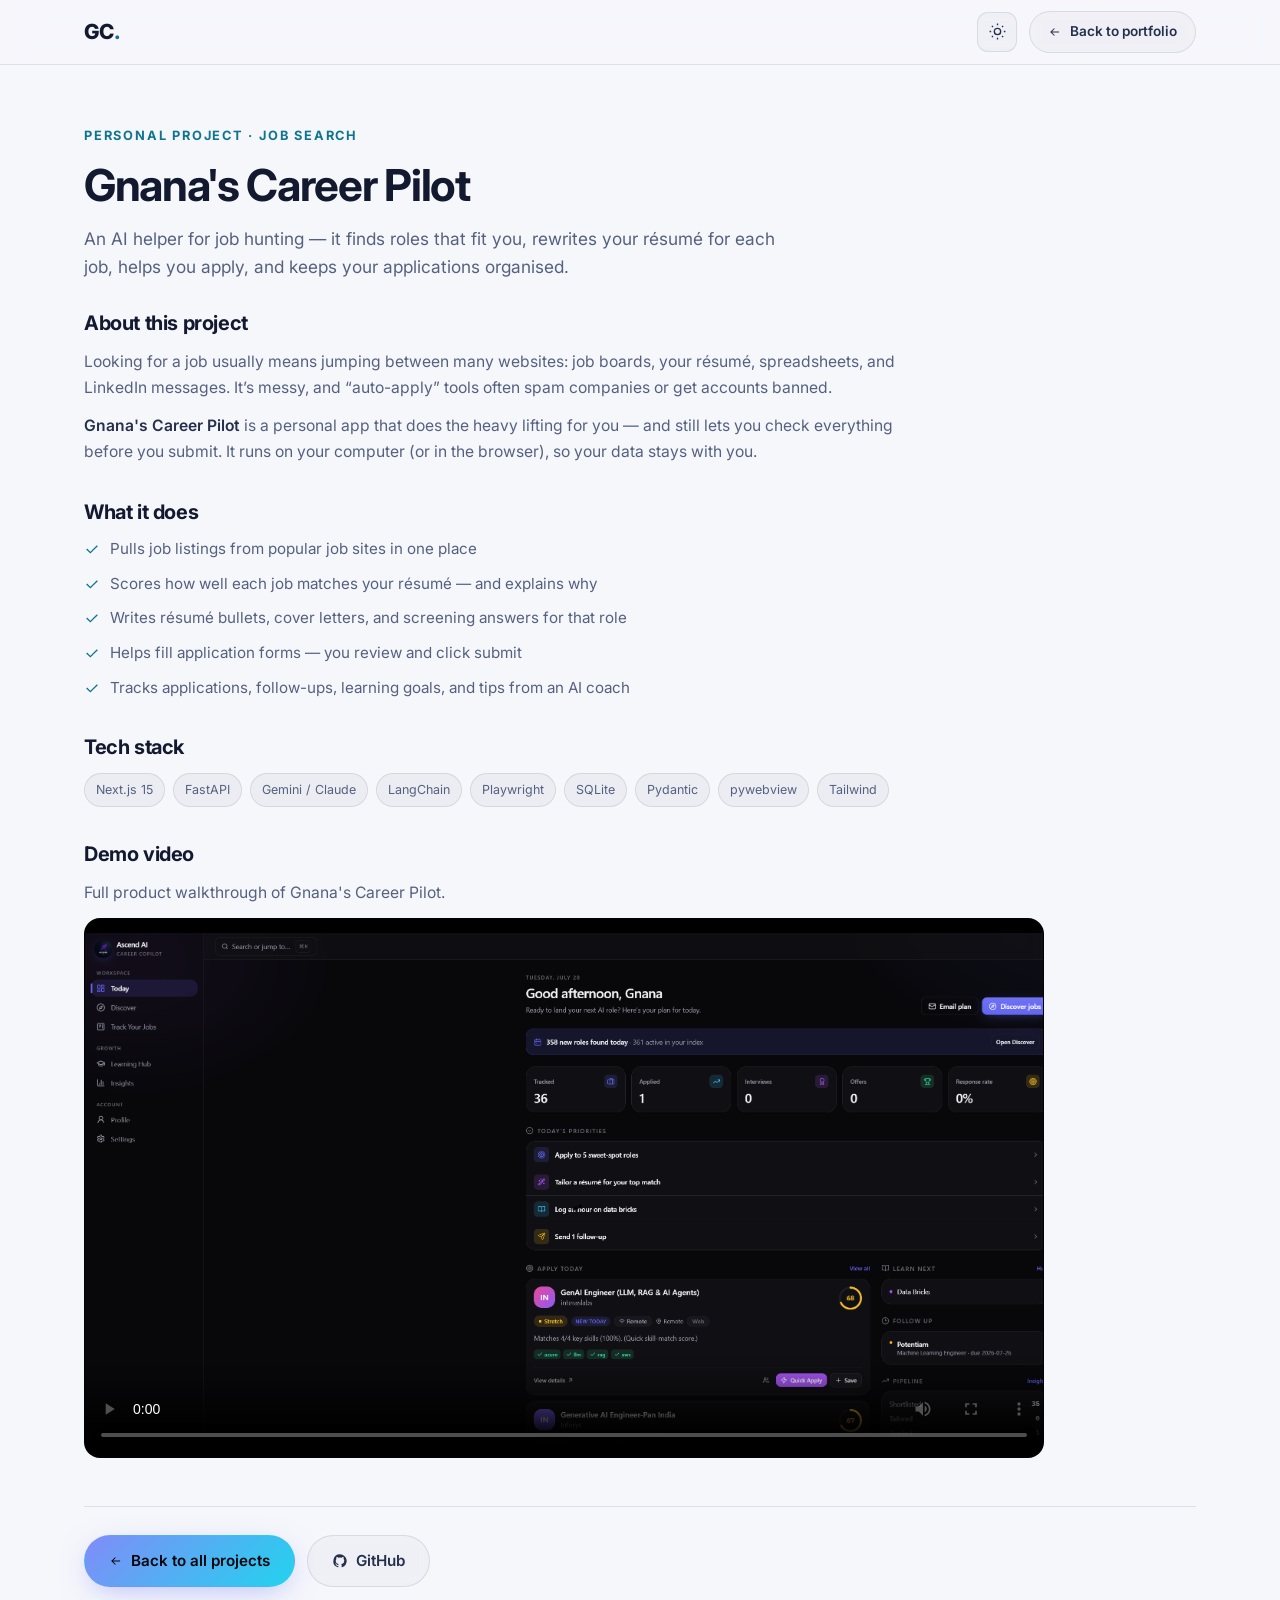
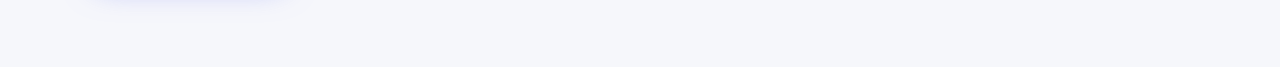
==== commit 962e2a99: "changes made" ====
--- a/projects/career-pilot.html
+++ b/projects/career-pilot.html
@@ -51,35 +51,35 @@
 
 <main class="project-detail">
   <div class="container">
-    <p class="section__eyebrow">Personal project · Agents · Productivity</p>
+    <p class="section__eyebrow">Personal project · Job search</p>
     <h1 class="project-detail__title">Gnana's Career Pilot</h1>
     <p class="project-detail__lede">
-      A local-first AI job-search co-pilot that finds roles, ranks realistic fit, tailors résumé materials,
-      assists form fill with human review, and tracks the pipeline — without headless auto-submit.
+      An AI helper for job hunting — it finds roles that fit you, rewrites your résumé for each job,
+      helps you apply, and keeps your applications organised.
     </p>
 
     <section class="project-detail__section">
       <h2>About this project</h2>
       <p>
-        Job search is fragmented — boards, resumes, trackers, and outreach live in different tabs.
-        Auto-apply bots get accounts banned and lower interview rates. Candidates need judgment, not spam.
+        Looking for a job usually means jumping between many websites: job boards, your résumé,
+        spreadsheets, and LinkedIn messages. It’s messy, and “auto-apply” tools often spam companies
+        or get accounts banned.
       </p>
       <p>
-        <strong>Gnana's Career Pilot</strong> is a Next.js + FastAPI co-pilot that aggregates listings, ranks by
-        realistic fit (70–90% sweet spot), drafts tailored materials with Gemini/Claude, autofills forms via
-        Playwright for <strong>you</strong> to review and submit, and tracks outcomes end-to-end. It runs as a
-        desktop app or in the browser — single-user, local-first, cost-aware.
+        <strong>Gnana's Career Pilot</strong> is a personal app that does the heavy lifting for you —
+        and still lets you check everything before you submit. It runs on your computer (or in the
+        browser), so your data stays with you.
       </p>
     </section>
 
     <section class="project-detail__section">
       <h2>What it does</h2>
       <ul class="project-detail__list">
-        <li><svg width="16" height="16"><use href="#icon-check"/></svg> Aggregate jobs from Remotive, RemoteOK, Greenhouse, Lever, and Gemini web search</li>
-        <li><svg width="16" height="16"><use href="#icon-check"/></svg> Hybrid TF-IDF + LLM fit ranking with gap explanations</li>
-        <li><svg width="16" height="16"><use href="#icon-check"/></svg> Tailored résumé bullets, cover letters, and screening answers</li>
-        <li><svg width="16" height="16"><use href="#icon-check"/></svg> Human-in-the-loop apply assist — Playwright fills, you review &amp; submit</li>
-        <li><svg width="16" height="16"><use href="#icon-check"/></svg> Tracker, analytics, learning roadmap, referrals, and streaming AI coach</li>
+        <li><svg width="16" height="16"><use href="#icon-check"/></svg> Pulls job listings from popular job sites in one place</li>
+        <li><svg width="16" height="16"><use href="#icon-check"/></svg> Scores how well each job matches your résumé — and explains why</li>
+        <li><svg width="16" height="16"><use href="#icon-check"/></svg> Writes résumé bullets, cover letters, and screening answers for that role</li>
+        <li><svg width="16" height="16"><use href="#icon-check"/></svg> Helps fill application forms — you review and click submit</li>
+        <li><svg width="16" height="16"><use href="#icon-check"/></svg> Tracks applications, follow-ups, learning goals, and tips from an AI coach</li>
       </ul>
     </section>
 
